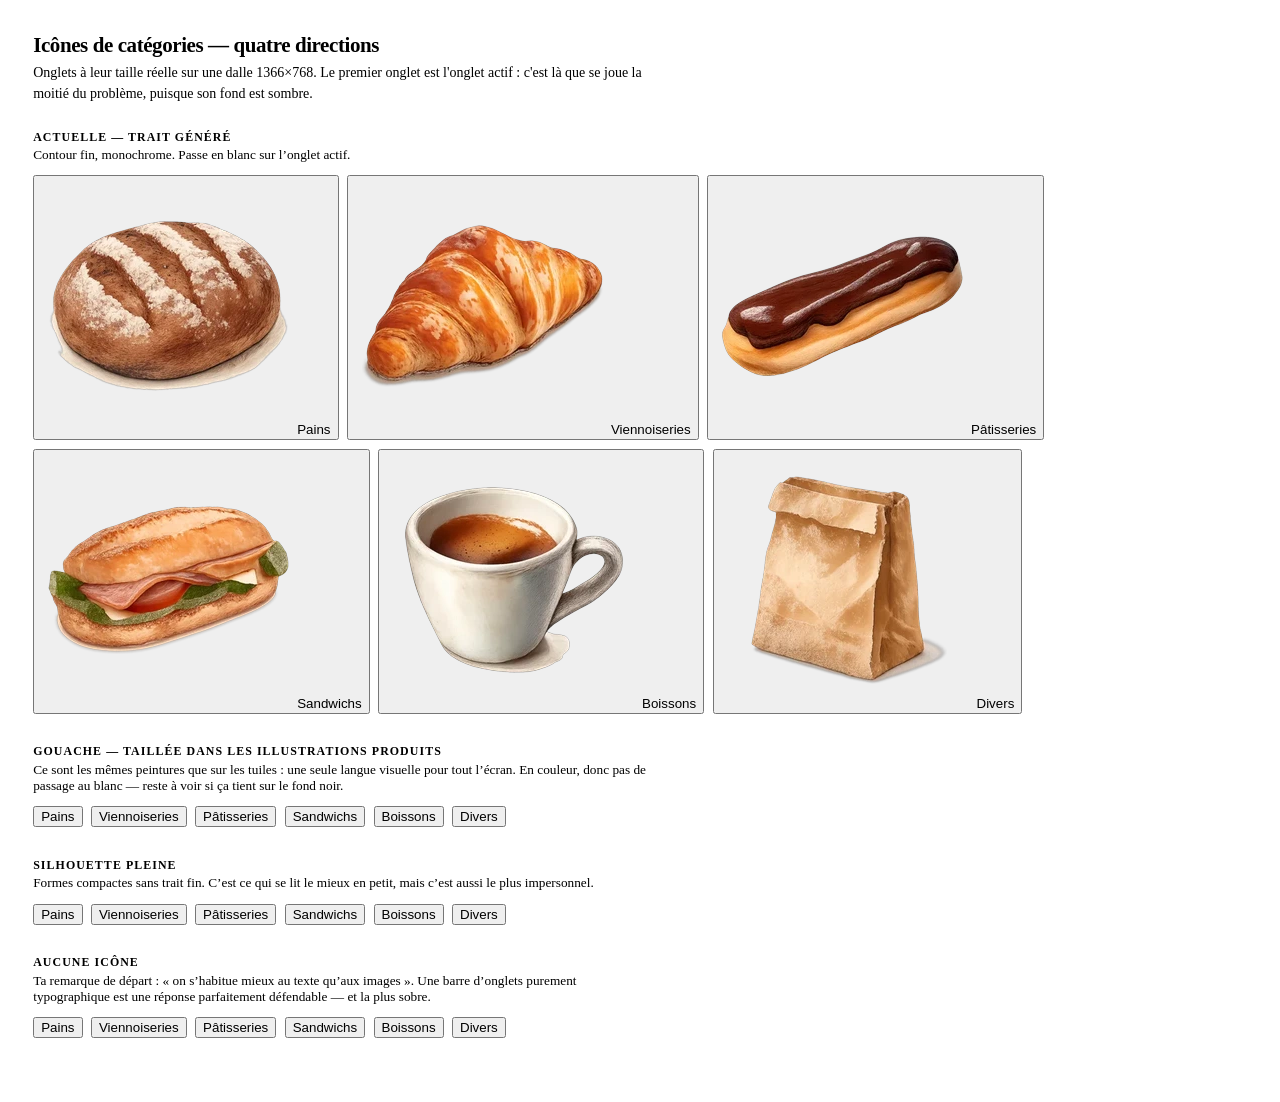
==== web/essai-icones.html @ 6e134203 "Icônes de catégories : des gouaches, taillées dans les illustrations produits Troisième reprise des " ====
<!DOCTYPE html>
<html lang="fr">
<head>
<meta charset="utf-8">
<meta name="viewport" content="width=device-width, initial-scale=1">
<title>Icônes — quatre directions</title>
<link rel="stylesheet" href="/css/app.css">
<style>
	:root { font-size: 14px; }
	html, body { overflow: auto; height: auto; }
	body { padding: 1.8rem; }

	h1 { margin: 0 0 0.3rem; font-size: 1.5rem; font-weight: 650; letter-spacing: -0.02em; }
	.chapeau { margin: 0 0 1.8rem; font-size: 1rem; color: var(--ink-2); max-width: 44rem; line-height: 1.5; }

	.bloc { margin-bottom: 2.2rem; }
	.bloc h2 {
		margin: 0 0 0.15rem;
		font-size: 0.85rem; font-weight: 650;
		letter-spacing: 0.09em; text-transform: uppercase; color: var(--ink-3);
	}
	.bloc p { margin: 0 0 0.9rem; font-size: 0.95rem; color: var(--ink-2); max-width: 44rem; }

	/* Les onglets passent à la ligne pour qu'on voie les six d'un coup. */
	.rangee { display: flex; flex-wrap: wrap; gap: 0.6rem; }
</style>
</head>
<body>

<h1>Icônes de catégories — quatre directions</h1>
<p class="chapeau">
	Onglets à leur taille réelle sur une dalle 1366×768. Le premier onglet est
	l'onglet actif : c'est là que se joue la moitié du problème, puisque son fond
	est sombre.
</p>

<div id="essais"></div>

<script>
const CATS = [
	['Pains', 'pain'],
	['Viennoiseries', 'croissant'],
	['Pâtisseries', 'patisserie'],
	['Sandwichs', 'sandwich'],
	['Boissons', 'boisson'],
	['Divers', 'divers'],
];

const rangee = (contenu) =>
	`<div class="rangee">${CATS.map(([nom, cle], i) =>
		`<button class="cat" type="button" aria-selected="${i === 0}">${contenu(cle)}${nom}</button>`
	).join('')}</div>`;

const image = (dossier, blanchir) => (cle) =>
	`<img class="cat-ico" src="/img/${dossier}/${cle}.webp" alt=""` +
	(blanchir ? '' : ' style="filter:none"') + '>';

const DIRECTIONS = [
	['Actuelle — trait généré',
	 'Contour fin, monochrome. Passe en blanc sur l’onglet actif.',
	 rangee(image('icons', true))],

	['Gouache — taillée dans les illustrations produits',
	 'Ce sont les mêmes peintures que sur les tuiles : une seule langue visuelle pour tout l’écran. En couleur, donc pas de passage au blanc — reste à voir si ça tient sur le fond noir.',
	 rangee(image('essais/icones-gouache', false))],

	['Silhouette pleine',
	 'Formes compactes sans trait fin. C’est ce qui se lit le mieux en petit, mais c’est aussi le plus impersonnel.',
	 rangee(image('essais/icones-silhouette', true))],

	['Aucune icône',
	 'Ta remarque de départ : « on s’habitue mieux au texte qu’aux images ». Une barre d’onglets purement typographique est une réponse parfaitement défendable — et la plus sobre.',
	 rangee(() => '')],
];

document.getElementById('essais').innerHTML = DIRECTIONS.map(([titre, note, html]) => `
	<section class="bloc">
		<h2>${titre}</h2>
		<p>${note}</p>
		${html}
	</section>`).join('');
</script>

</body>
</html>
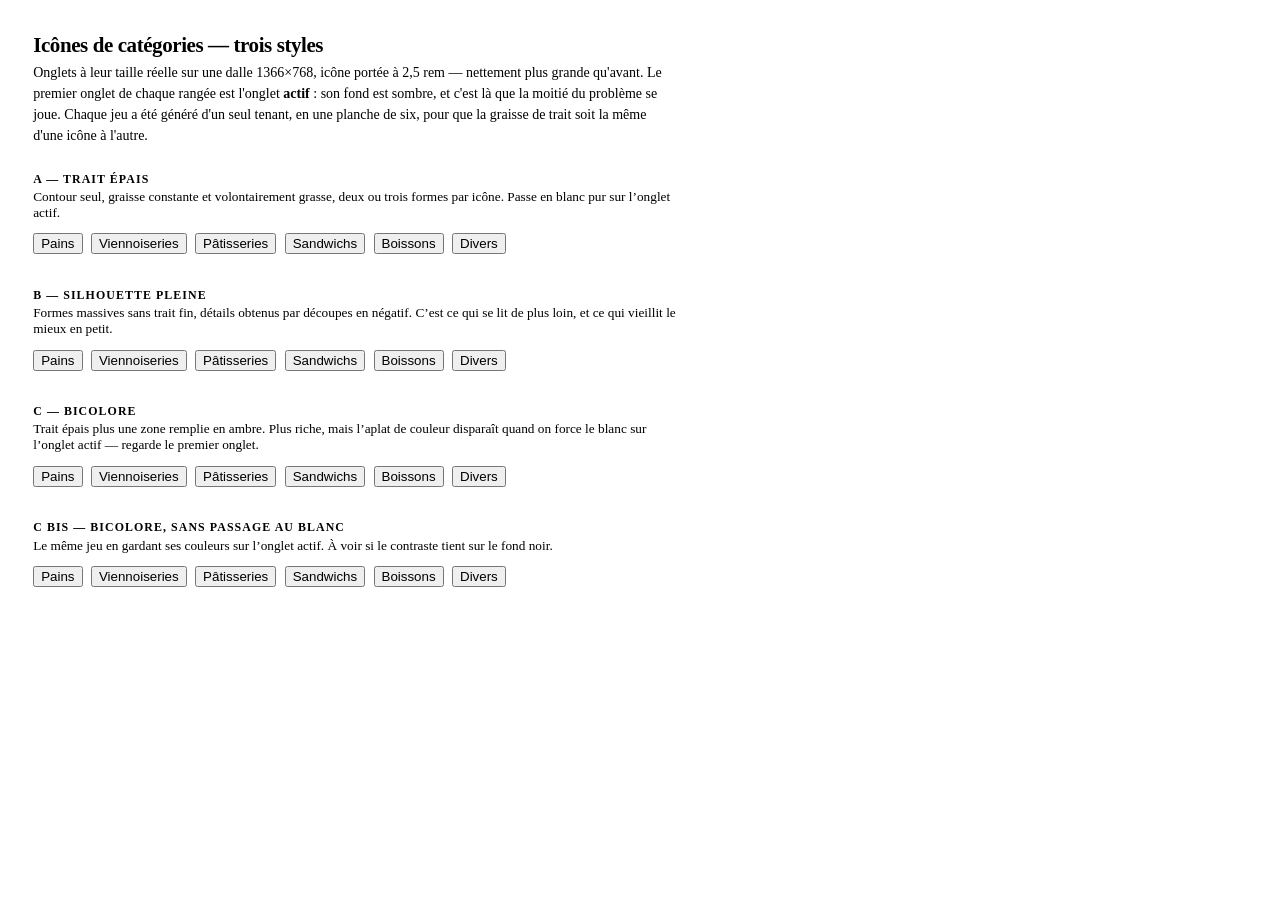
==== commit d5aa18bc: "Icônes générées en planche unique, trois styles à comparer Le défaut de fond des jeux précédents n'é" ====
--- a/web/essai-icones.html
+++ b/web/essai-icones.html
@@ -3,7 +3,7 @@
 <head>
 <meta charset="utf-8">
 <meta name="viewport" content="width=device-width, initial-scale=1">
-<title>Icônes — quatre directions</title>
+<title>Icônes — trois styles</title>
 <link rel="stylesheet" href="/css/app.css">
 <style>
 	:root { font-size: 14px; }
@@ -11,15 +11,15 @@
 	body { padding: 1.8rem; }
 
 	h1 { margin: 0 0 0.3rem; font-size: 1.5rem; font-weight: 650; letter-spacing: -0.02em; }
-	.chapeau { margin: 0 0 1.8rem; font-size: 1rem; color: var(--ink-2); max-width: 44rem; line-height: 1.5; }
+	.chapeau { margin: 0 0 1.8rem; font-size: 1rem; color: var(--ink-2); max-width: 46rem; line-height: 1.5; }
 
-	.bloc { margin-bottom: 2.2rem; }
+	.bloc { margin-bottom: 2.4rem; }
 	.bloc h2 {
 		margin: 0 0 0.15rem;
 		font-size: 0.85rem; font-weight: 650;
 		letter-spacing: 0.09em; text-transform: uppercase; color: var(--ink-3);
 	}
-	.bloc p { margin: 0 0 0.9rem; font-size: 0.95rem; color: var(--ink-2); max-width: 44rem; }
+	.bloc p { margin: 0 0 0.9rem; font-size: 0.95rem; color: var(--ink-2); max-width: 46rem; }
 
 	/* Les onglets passent à la ligne pour qu'on voie les six d'un coup. */
 	.rangee { display: flex; flex-wrap: wrap; gap: 0.6rem; }
@@ -27,11 +27,14 @@
 </head>
 <body>
 
-<h1>Icônes de catégories — quatre directions</h1>
+<h1>Icônes de catégories — trois styles</h1>
 <p class="chapeau">
-	Onglets à leur taille réelle sur une dalle 1366×768. Le premier onglet est
-	l'onglet actif : c'est là que se joue la moitié du problème, puisque son fond
-	est sombre.
+	Onglets à leur taille réelle sur une dalle 1366×768, icône portée à 2,5 rem
+	— nettement plus grande qu'avant.
+	Le premier onglet de chaque rangée est l'onglet <strong>actif</strong> : son
+	fond est sombre, et c'est là que la moitié du problème se joue.
+	Chaque jeu a été généré d'un seul tenant, en une planche de six, pour que la
+	graisse de trait soit la même d'une icône à l'autre.
 </p>
 
 <div id="essais"></div>
@@ -46,31 +49,29 @@
 	['Divers', 'divers'],
 ];
 
-const rangee = (contenu) =>
+const rangee = (dossier, blanchir) =>
 	`<div class="rangee">${CATS.map(([nom, cle], i) =>
-		`<button class="cat" type="button" aria-selected="${i === 0}">${contenu(cle)}${nom}</button>`
+		`<button class="cat" type="button" aria-selected="${i === 0}">` +
+		`<img class="cat-ico" src="/img/essais/${dossier}/${cle}.webp" alt=""` +
+		(blanchir ? '' : ' style="filter:none"') + `>${nom}</button>`
 	).join('')}</div>`;
 
-const image = (dossier, blanchir) => (cle) =>
-	`<img class="cat-ico" src="/img/${dossier}/${cle}.webp" alt=""` +
-	(blanchir ? '' : ' style="filter:none"') + '>';
+const DIRECTIONS = [
+	['A — Trait épais',
+	 'Contour seul, graisse constante et volontairement grasse, deux ou trois formes par icône. Passe en blanc pur sur l’onglet actif.',
+	 rangee('icones-gras', true)],
 
-const DIRECTIONS = [
-	['Actuelle — trait généré',
-	 'Contour fin, monochrome. Passe en blanc sur l’onglet actif.',
-	 rangee(image('icons', true))],
+	['B — Silhouette pleine',
+	 'Formes massives sans trait fin, détails obtenus par découpes en négatif. C’est ce qui se lit de plus loin, et ce qui vieillit le mieux en petit.',
+	 rangee('icones-plein', true)],
 
-	['Gouache — taillée dans les illustrations produits',
-	 'Ce sont les mêmes peintures que sur les tuiles : une seule langue visuelle pour tout l’écran. En couleur, donc pas de passage au blanc — reste à voir si ça tient sur le fond noir.',
-	 rangee(image('essais/icones-gouache', false))],
+	['C — Bicolore',
+	 'Trait épais plus une zone remplie en ambre. Plus riche, mais l’aplat de couleur disparaît quand on force le blanc sur l’onglet actif — regarde le premier onglet.',
+	 rangee('icones-duo', true)],
 
-	['Silhouette pleine',
-	 'Formes compactes sans trait fin. C’est ce qui se lit le mieux en petit, mais c’est aussi le plus impersonnel.',
-	 rangee(image('essais/icones-silhouette', true))],
-
-	['Aucune icône',
-	 'Ta remarque de départ : « on s’habitue mieux au texte qu’aux images ». Une barre d’onglets purement typographique est une réponse parfaitement défendable — et la plus sobre.',
-	 rangee(() => '')],
+	['C bis — Bicolore, sans passage au blanc',
+	 'Le même jeu en gardant ses couleurs sur l’onglet actif. À voir si le contraste tient sur le fond noir.',
+	 rangee('icones-duo', false)],
 ];
 
 document.getElementById('essais').innerHTML = DIRECTIONS.map(([titre, note, html]) => `
